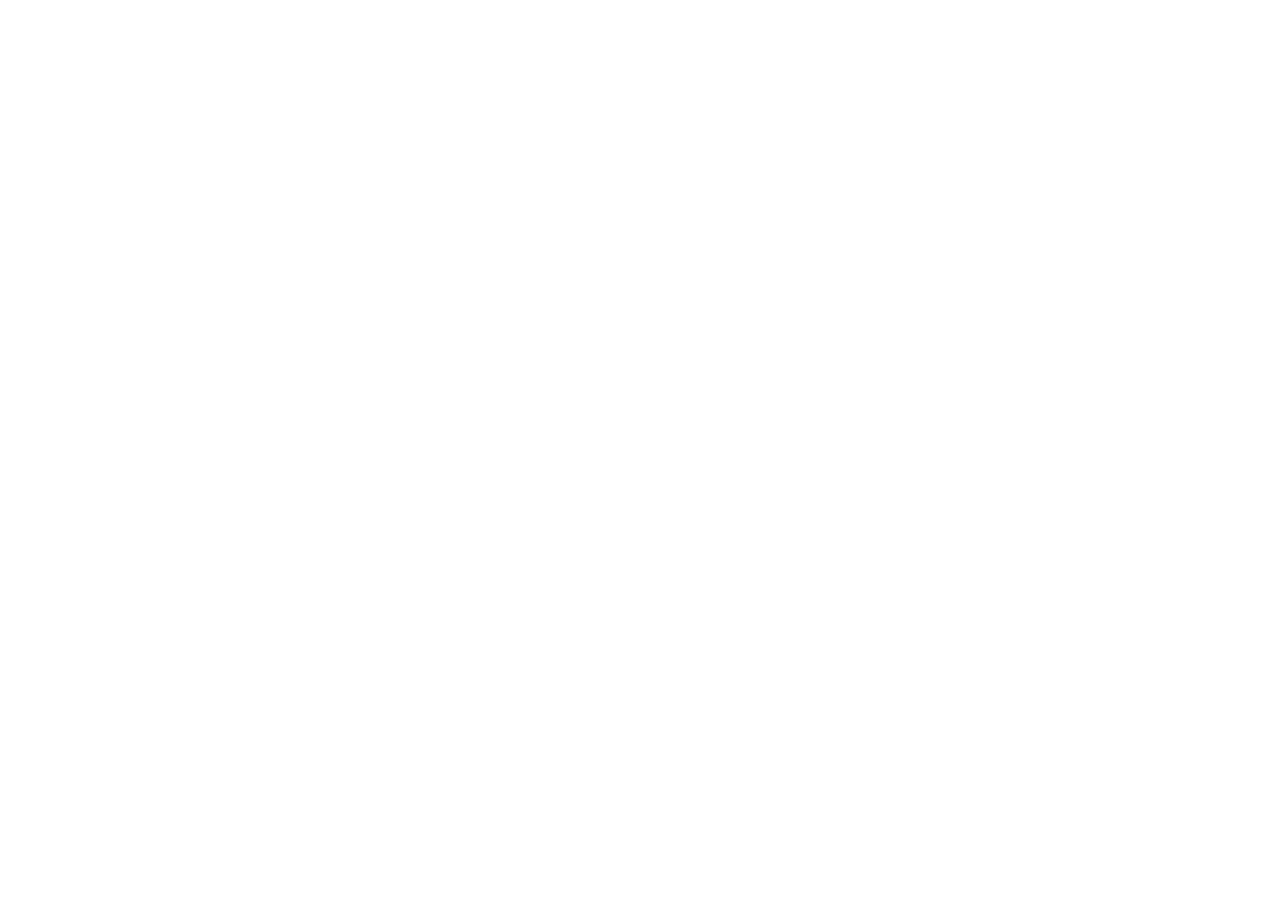
==== index.html @ 21da61c9 "Create boilerplate" ====
<!DOCTYPE html>
<html lang="en">
  <head>
    <meta charset="UTF-8" />
    <meta http-equiv="X-UA-Compatible" content="IE=edge" />
    <meta name="viewport" content="width=device-width, initial-scale=1.0" />
    <title>Lime Cirencester</title>
    <link rel="stylesheet" href="/style.css" type="text/css" />
  </head>
  <body></body>
</html>
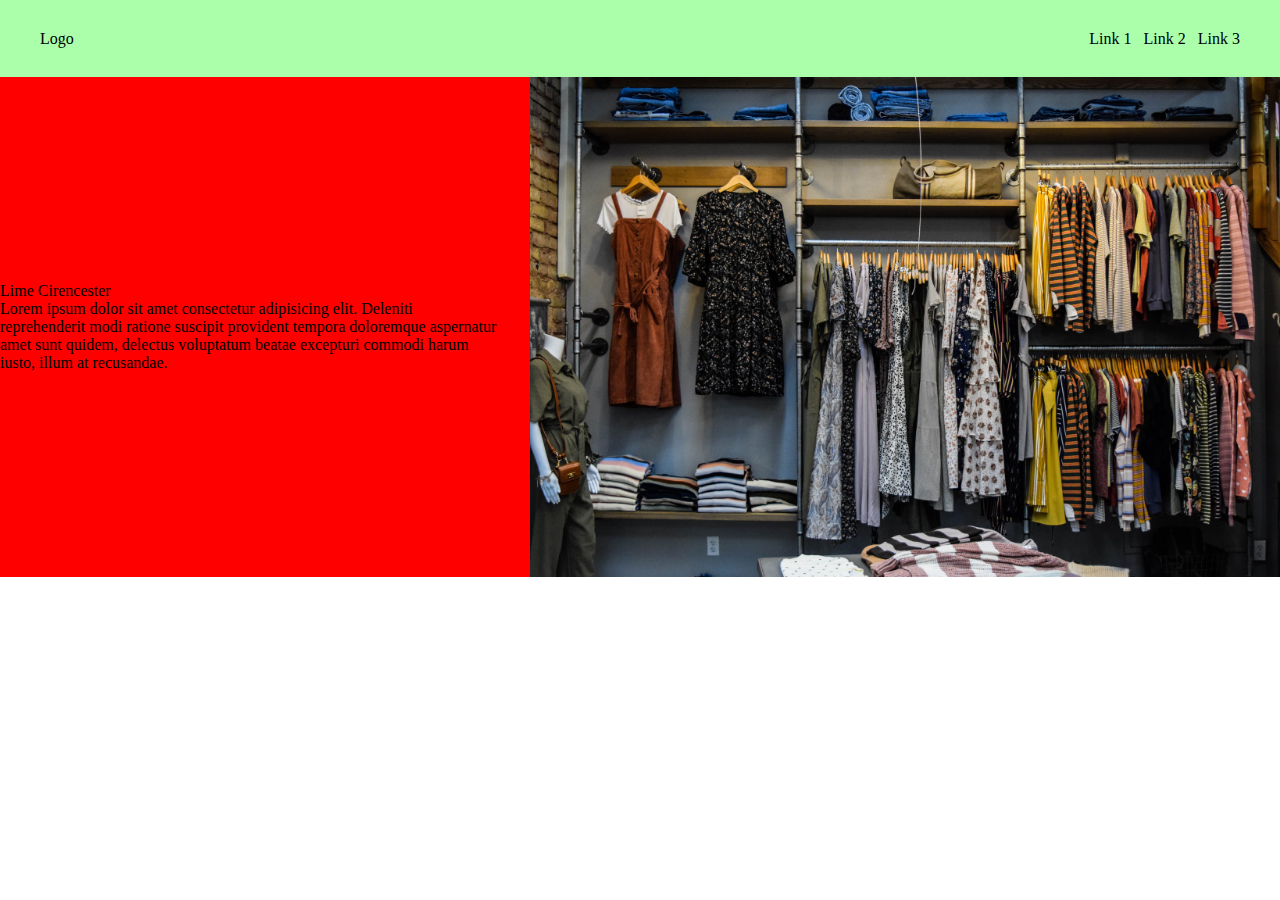
==== commit 02efcd03: "Fix horizontal scroll and add basic layout for hero section" ====
--- a/index.html
+++ b/index.html
@@ -7,5 +7,35 @@
     <title>Lime Cirencester</title>
     <link rel="stylesheet" href="/style.css" type="text/css" />
   </head>
-  <body></body>
+  <body>
+    <div class="container">
+      <div class="header">
+        <div class="logo">Logo</div>
+        <div class="nav-links">
+          <div class="nav-item">Link 1</div>
+          <div class="nav-item">Link 2</div>
+          <div class="nav-item">Link 3</div>
+        </div>
+      </div>
+      <div class="main">
+        <div class="left">
+          <div class="title">Lime Cirencester</div>
+          <div class="description">
+            Lorem ipsum dolor sit amet consectetur adipisicing elit. Deleniti
+            reprehenderit modi ratione suscipit provident tempora doloremque
+            aspernatur amet sunt quidem, delectus voluptatum beatae excepturi
+            commodi harum iusto, illum at recusandae.
+          </div>
+        </div>
+        <div class="right">
+          <div class="hero-image">
+            <img
+              src="/Images/burgess-milner-OYYE4g-I5ZQ-unsplash.jpg"
+              alt="Clothes on racks"
+            />
+          </div>
+        </div>
+      </div>
+    </div>
+  </body>
 </html>
--- a/style.css
+++ b/style.css
@@ -0,0 +1,58 @@
+body {
+  display: flex;
+  flex-direction: column;
+  margin: 0;
+  padding: 0;
+  width: 100%;
+}
+
+/* Header and Navigation */
+
+.header {
+  display: flex;
+  justify-content: space-between;
+  align-items: center;
+  padding: 16px;
+  background-color: rgb(171, 255, 171);
+  height: 5vh;
+}
+
+.logo {
+  margin-left: 24px;
+}
+.nav-links {
+  display: flex;
+  gap: 12px;
+  margin-right: 24px;
+}
+
+/* Main Body */
+
+.main {
+  display: flex;
+  background-color: red;
+  justify-content: space-between;
+  padding: 0;
+  margin: 0;
+}
+
+/* Left Block */
+.left {
+  display: flex;
+  flex-direction: column;
+  justify-content: center;
+  min-width: 35%;
+  max-width: 500px;
+}
+
+/* Right Block */
+.right {
+  display: flex;
+  justify-content: center;
+  align-items: center;
+}
+
+.hero-image img {
+  max-height: 500px;
+  vertical-align: bottom;
+}
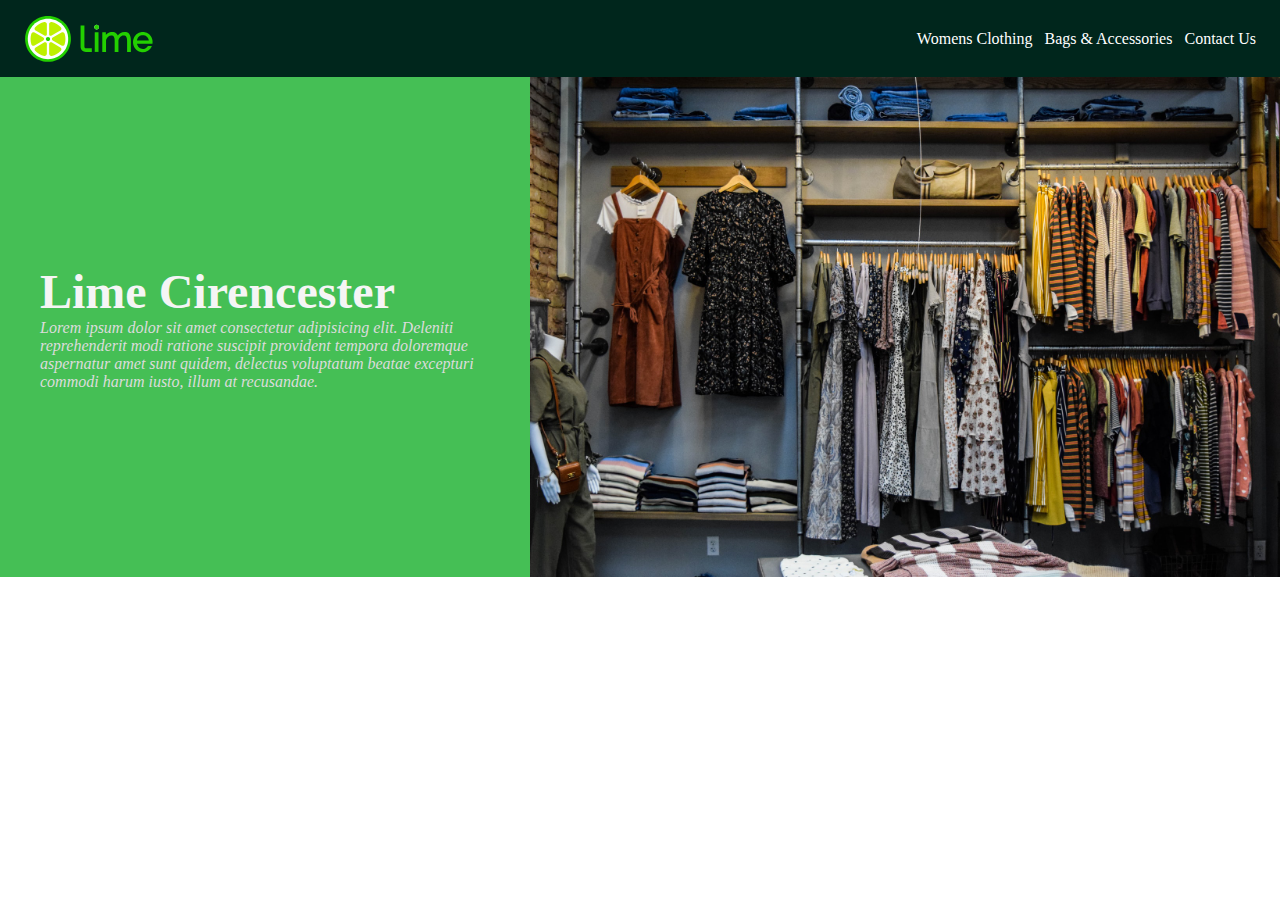
==== commit f2a4e9fd: "Add real logo and update font to Poppins" ====
--- a/index.html
+++ b/index.html
@@ -10,14 +10,16 @@
   <body>
     <div class="container">
       <div class="header">
-        <div class="logo">Logo</div>
+        <div class="logo">
+            <img src="/Images/Lime Logo.svg" alt="Logo of Lime">
+        </div>
         <div class="nav-links">
-          <div class="nav-item">Link 1</div>
-          <div class="nav-item">Link 2</div>
-          <div class="nav-item">Link 3</div>
+          <div class="nav-item">Womens Clothing</div>
+          <div class="nav-item">Bags & Accessories</div>
+          <div class="nav-item">Contact Us</div>
         </div>
       </div>
-      <div class="main">
+      <div class="hero">
         <div class="left">
           <div class="title">Lime Cirencester</div>
           <div class="description">
--- a/style.css
+++ b/style.css
@@ -4,6 +4,7 @@
   margin: 0;
   padding: 0;
   width: 100%;
+  overflow: hidden;
 }
 
 /* Header and Navigation */
@@ -12,28 +13,32 @@
   display: flex;
   justify-content: space-between;
   align-items: center;
-  padding: 16px;
-  background-color: rgb(171, 255, 171);
+  padding: 16px 24px;
+  background-color: #00261C;
+  color: white;
   height: 5vh;
+  font-family: Poppins;
 }
 
-.logo {
-  margin-left: 24px;
+.logo img {
+    max-height: 48px;
+    display: block;
+    margin: 0;
 }
 .nav-links {
   display: flex;
   gap: 12px;
-  margin-right: 24px;
 }
 
-/* Main Body */
+/* Hero block */
 
-.main {
+.hero {
   display: flex;
-  background-color: red;
+  background-color: #45BF55;
   justify-content: space-between;
   padding: 0;
   margin: 0;
+  font-family: Poppins;
 }
 
 /* Left Block */
@@ -41,8 +46,21 @@
   display: flex;
   flex-direction: column;
   justify-content: center;
-  min-width: 35%;
-  max-width: 500px;
+  width: 400px;
+  padding: 40px;
+  flex-grow: 1;
+}
+
+.title {
+    font-size: 48px;
+    font-weight: bold;
+    color: whitesmoke;
+}
+
+.description {
+    font-size: 16px;
+    font-style: italic;
+    color: gainsboro;
 }
 
 /* Right Block */
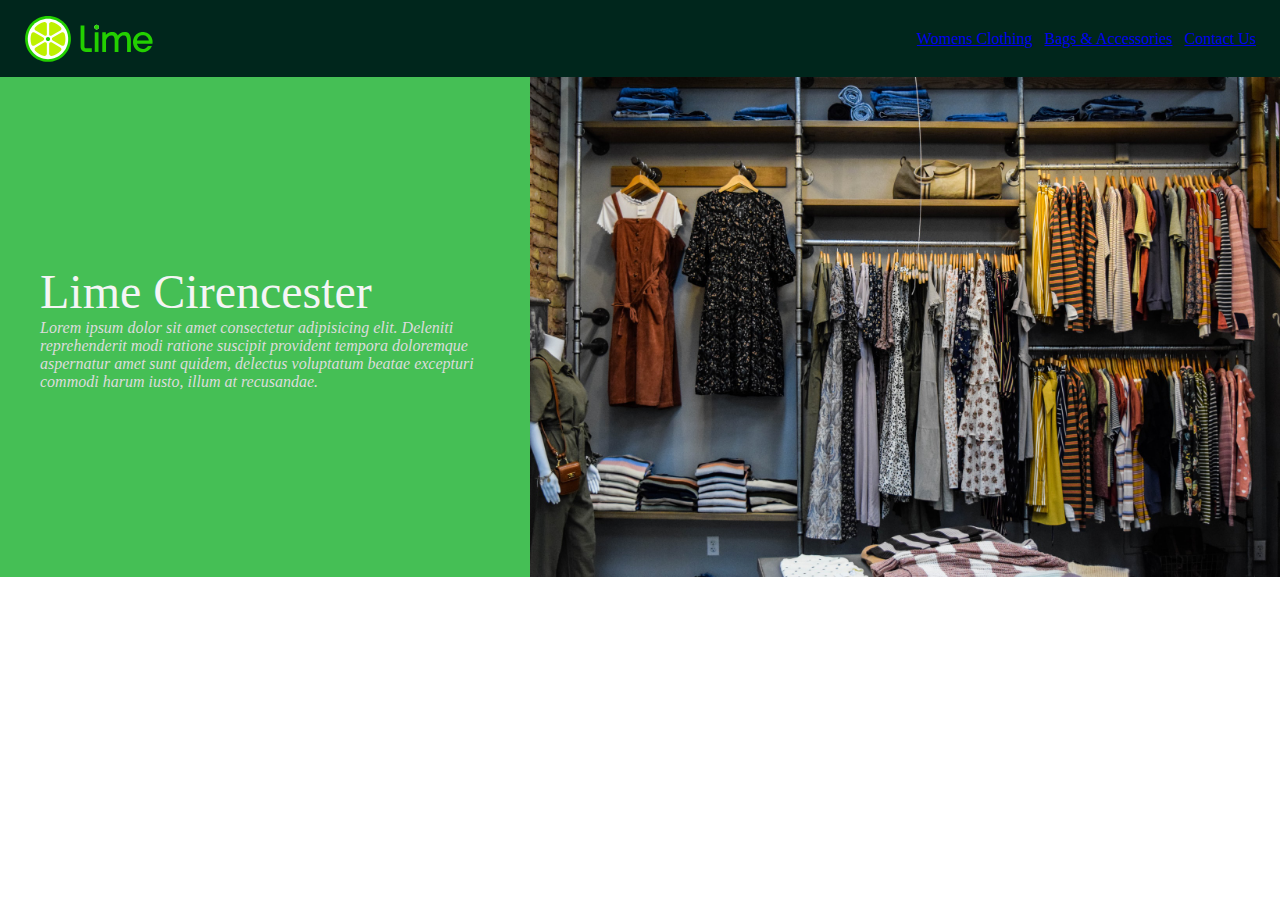
==== commit b87f252e: "Add three subpages with boilerplate and make navbar links" ====
--- a/index.html
+++ b/index.html
@@ -6,17 +6,24 @@
     <meta name="viewport" content="width=device-width, initial-scale=1.0" />
     <title>Lime Cirencester</title>
     <link rel="stylesheet" href="/style.css" type="text/css" />
+    <script src="homepage.js"></script>
   </head>
   <body>
     <div class="container">
       <div class="header">
         <div class="logo">
-            <img src="/Images/Lime Logo.svg" alt="Logo of Lime">
+          <img src="/Images/Lime Logo.svg" alt="Logo of Lime" />
         </div>
         <div class="nav-links">
-          <div class="nav-item">Womens Clothing</div>
-          <div class="nav-item">Bags & Accessories</div>
-          <div class="nav-item">Contact Us</div>
+          <div class="nav-item">
+            <a href="/clothing.html">Womens Clothing</a>
+          </div>
+          <div class="nav-item">
+            <a href="/bags_and_accessories.html">Bags & Accessories</a>
+          </div>
+          <div class="nav-item">
+            <a href="/contact_us.html">Contact Us</a>
+          </div>
         </div>
       </div>
       <div class="hero">
--- a/style.css
+++ b/style.css
@@ -4,7 +4,6 @@
   margin: 0;
   padding: 0;
   width: 100%;
-  overflow: hidden;
 }
 
 /* Header and Navigation */
@@ -14,16 +13,19 @@
   justify-content: space-between;
   align-items: center;
   padding: 16px 24px;
-  background-color: #00261C;
+  background-color: #00261c;
   color: white;
   height: 5vh;
   font-family: Poppins;
+  position: sticky;
+  top: 0;
+  z-index: 100;
 }
 
 .logo img {
-    max-height: 48px;
-    display: block;
-    margin: 0;
+  max-height: 48px;
+  display: block;
+  margin: 0;
 }
 .nav-links {
   display: flex;
@@ -34,7 +36,7 @@
 
 .hero {
   display: flex;
-  background-color: #45BF55;
+  background-color: #45bf55;
   justify-content: space-between;
   padding: 0;
   margin: 0;
@@ -52,15 +54,14 @@
 }
 
 .title {
-    font-size: 48px;
-    font-weight: bold;
-    color: whitesmoke;
+  font-size: 48px;
+  color: whitesmoke;
 }
 
 .description {
-    font-size: 16px;
-    font-style: italic;
-    color: gainsboro;
+  font-size: 16px;
+  font-style: italic;
+  color: gainsboro;
 }
 
 /* Right Block */
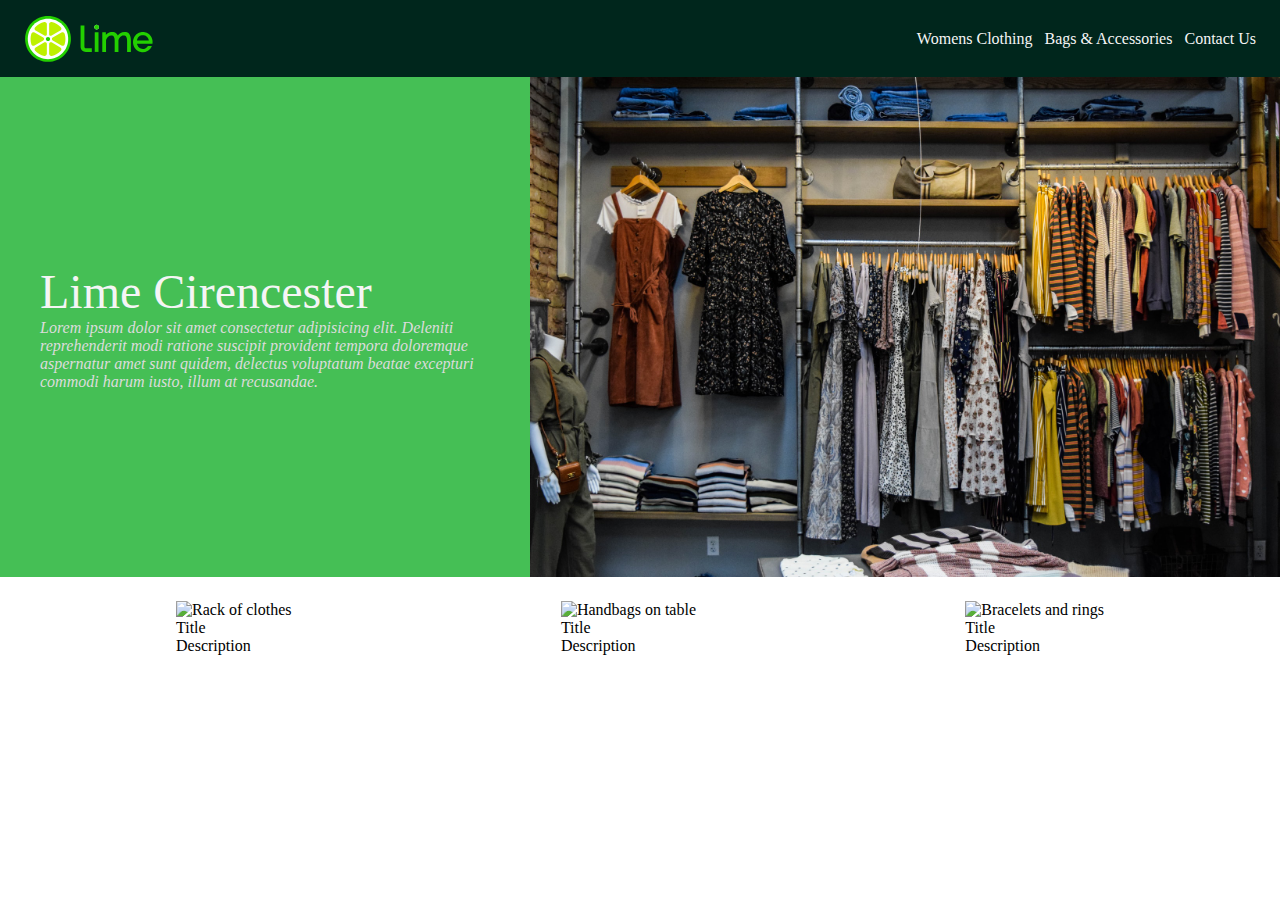
==== commit cece7305: "Move pages to subfolder" ====
--- a/index.html
+++ b/index.html
@@ -16,17 +16,17 @@
         </div>
         <div class="nav-links">
           <div class="nav-item">
-            <a href="/clothing.html">Womens Clothing</a>
+            <a href="/Pages/clothing.html">Womens Clothing</a>
           </div>
           <div class="nav-item">
-            <a href="/bags_and_accessories.html">Bags & Accessories</a>
+            <a href="/Pages/bags_and_accessories.html">Bags & Accessories</a>
           </div>
           <div class="nav-item">
-            <a href="/contact_us.html">Contact Us</a>
+            <a href="/Pages/contact_us.html">Contact Us</a>
           </div>
         </div>
       </div>
-      <div class="hero">
+      <div class="hero-block">
         <div class="left">
           <div class="title">Lime Cirencester</div>
           <div class="description">
@@ -45,6 +45,30 @@
           </div>
         </div>
       </div>
+      <div class="card-block">
+        <div class="card">
+          <div class="card-image">
+            <img src="/Images/clothes-card.jpeg" alt="Rack of clothes" />
+          </div>
+          <div class="card-title">Title</div>
+          <div class="card-description">Description</div>
+        </div>
+        <div class="card">
+          <div class="card-image">
+            <img src="/Images/bags-card.jpg" alt="Handbags on table" />
+          </div>
+          <div class="card-title">Title</div>
+          <div class="card-description">Description</div>
+        </div>
+        <div class="card">
+          <div class="card-image">
+            <img src="/Images/accessories-card.jpg" alt="Bracelets and rings" />
+          </div>
+          <div class="card-title">Title</div>
+          <div class="card-description">Description</div>
+        </div>
+    
+      </div>
     </div>
   </body>
 </html>
--- a/style.css
+++ b/style.css
@@ -32,9 +32,18 @@
   gap: 12px;
 }
 
+.nav-item a {
+    text-decoration: none;
+    color: whitesmoke;
+}
+
+.nav-item a:hover {
+    color: lime;
+}
+
 /* Hero block */
 
-.hero {
+.hero-block {
   display: flex;
   background-color: #45bf55;
   justify-content: space-between;
@@ -75,3 +84,18 @@
   max-height: 500px;
   vertical-align: bottom;
 }
+
+/* Card Block */
+.card-block {
+    display: flex;
+    justify-content: space-between;
+    align-items: center;
+    flex-wrap: wrap;
+    padding: 24px 48px;
+    margin: 0 10%;
+    flex: 0 1 34%;
+}
+
+.card img {
+    max-width: 300px;
+}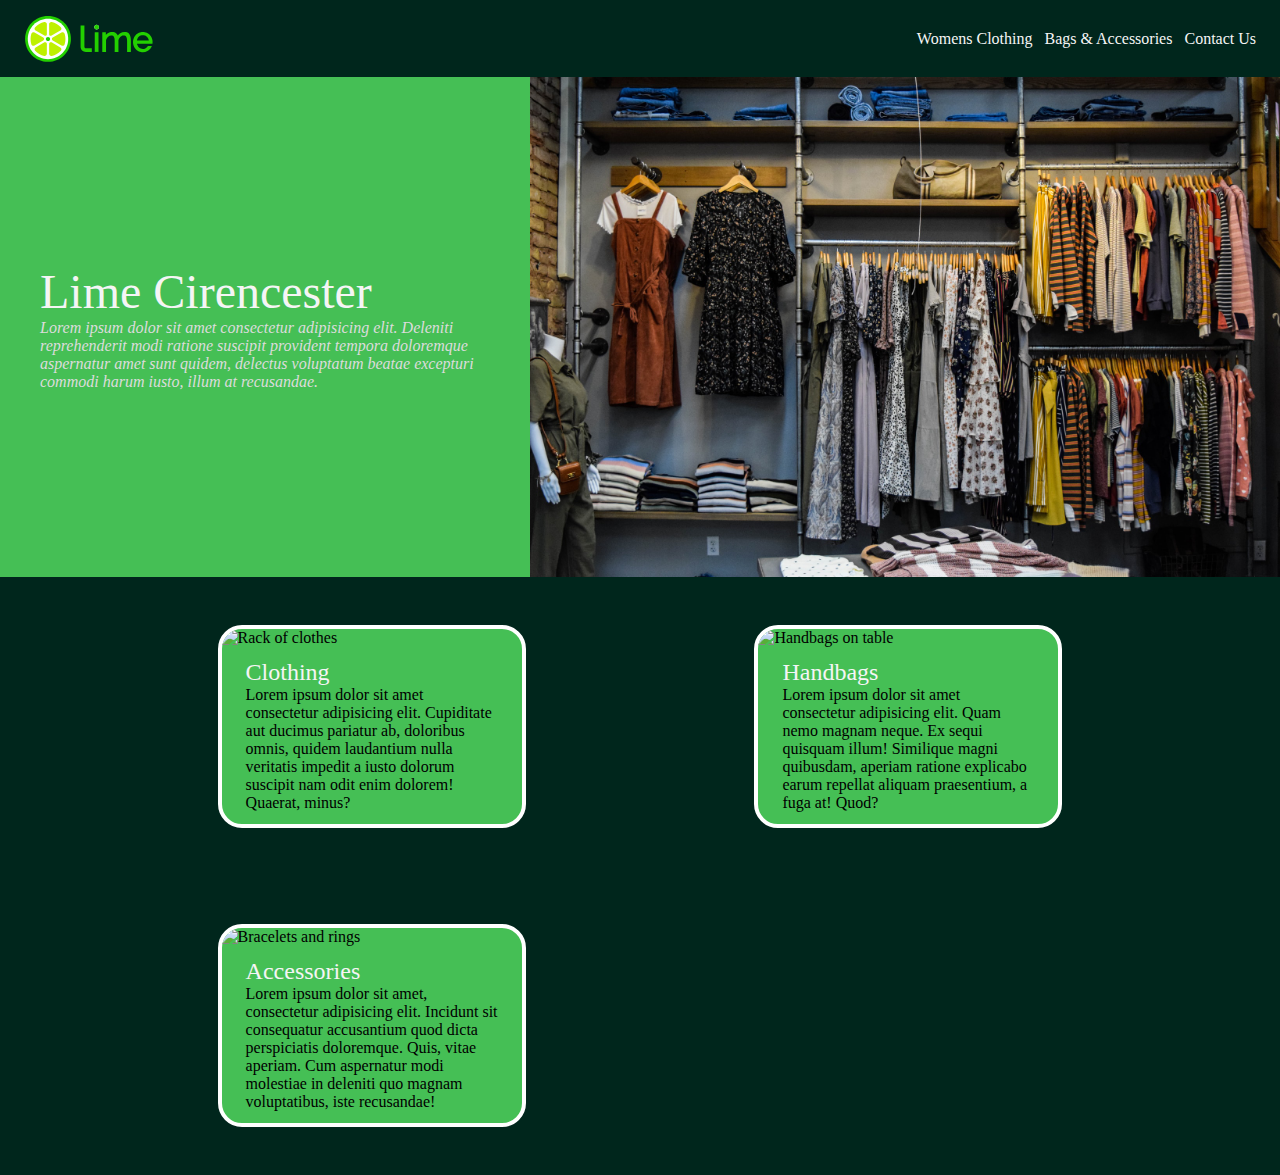
==== commit 6e071d3c: "Add colors and positioning to card block" ====
--- a/index.html
+++ b/index.html
@@ -45,29 +45,48 @@
           </div>
         </div>
       </div>
-      <div class="card-block">
-        <div class="card">
-          <div class="card-image">
-            <img src="/Images/clothes-card.jpeg" alt="Rack of clothes" />
+      <div class="wrapper">
+        <div class="card-block">
+          <div class="card">
+            <div class="card-image">
+              <img src="/Images/clothes-card.jpeg" alt="Rack of clothes" />
+            </div>
+            <div class="card-title">Clothing</div>
+            <div class="card-description">
+              Lorem ipsum dolor sit amet consectetur adipisicing elit.
+              Cupiditate aut ducimus pariatur ab, doloribus omnis, quidem
+              laudantium nulla veritatis impedit a iusto dolorum suscipit nam
+              odit enim dolorem! Quaerat, minus?
+            </div>
           </div>
-          <div class="card-title">Title</div>
-          <div class="card-description">Description</div>
+          <div class="card">
+            <div class="card-image">
+              <img src="/Images/bags-card.jpg" alt="Handbags on table" />
+            </div>
+            <div class="card-title">Handbags</div>
+            <div class="card-description">
+              Lorem ipsum dolor sit amet consectetur adipisicing elit. Quam nemo
+              magnam neque. Ex sequi quisquam illum! Similique magni quibusdam,
+              aperiam ratione explicabo earum repellat aliquam praesentium, a
+              fuga at! Quod?
+            </div>
+          </div>
+          <div class="card">
+            <div class="card-image">
+              <img
+                src="/Images/accessories-card.jpg"
+                alt="Bracelets and rings"
+              />
+            </div>
+            <div class="card-title">Accessories</div>
+            <div class="card-description">
+              Lorem ipsum dolor sit amet, consectetur adipisicing elit. Incidunt
+              sit consequatur accusantium quod dicta perspiciatis doloremque.
+              Quis, vitae aperiam. Cum aspernatur modi molestiae in deleniti quo
+              magnam voluptatibus, iste recusandae!
+            </div>
+          </div>
         </div>
-        <div class="card">
-          <div class="card-image">
-            <img src="/Images/bags-card.jpg" alt="Handbags on table" />
-          </div>
-          <div class="card-title">Title</div>
-          <div class="card-description">Description</div>
-        </div>
-        <div class="card">
-          <div class="card-image">
-            <img src="/Images/accessories-card.jpg" alt="Bracelets and rings" />
-          </div>
-          <div class="card-title">Title</div>
-          <div class="card-description">Description</div>
-        </div>
-    
       </div>
     </div>
   </body>
--- a/style.css
+++ b/style.css
@@ -86,16 +86,45 @@
 }
 
 /* Card Block */
+
+.wrapper {
+    background-color: #00261C;
+}
 .card-block {
     display: flex;
+    flex-wrap: wrap;
     justify-content: space-between;
-    align-items: center;
-    flex-wrap: wrap;
-    padding: 24px 48px;
-    margin: 0 10%;
-    flex: 0 1 34%;
+    margin: 0 auto;
+    width: 66%;
+}
+
+.card {
+    display: flex;
+    flex-direction: column;
+    margin: 48px 0;
+    border: 4px white solid;
+    border-radius: 24px;
+    overflow: hidden;
+    max-width: 300px;
+    background-color: #45BF55;
 }
 
 .card img {
+    display: block;
     max-width: 300px;
+}
+
+.card-title, .card-description {
+    font-family: Poppins;
+    padding: 0 24px;
+}
+
+.card-title {
+    font-size: 24px;
+    color: whitesmoke;
+    padding-top: 12px;
+}
+
+.card-description {
+    padding-bottom: 12px;
 }